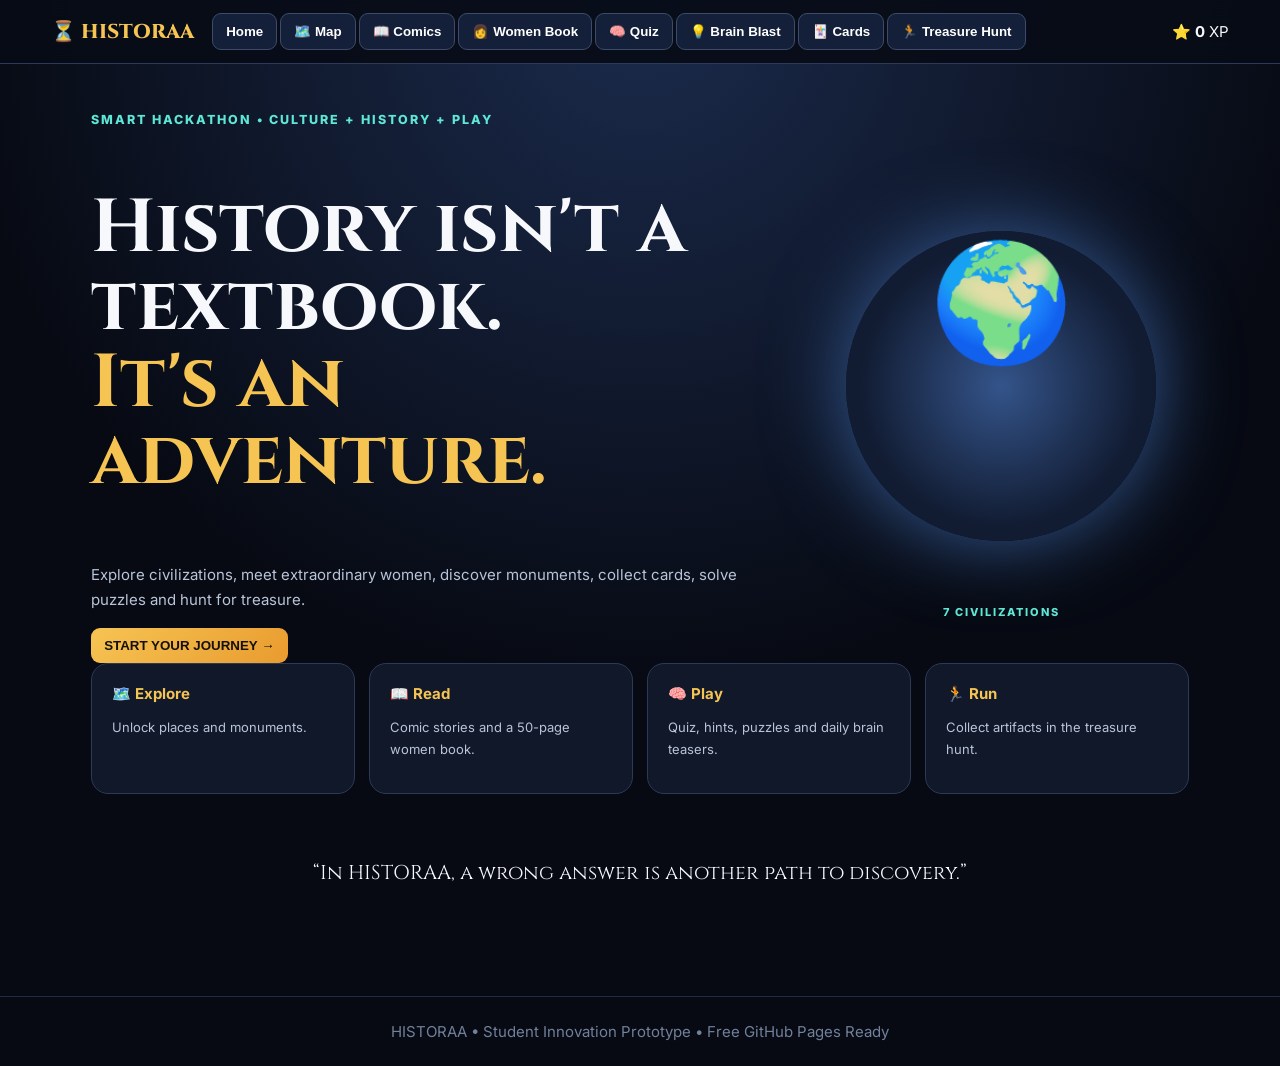
==== index.html @ 226dd348 "Add files via upload" ====
<!doctype html><html><head><meta charset="utf-8"><meta name="viewport" content="width=device-width,initial-scale=1"><title>HISTORAA — Journey Through Civilizations</title><link rel="stylesheet" href="style.css"></head><body>
<header><b>⏳ HISTORAA</b><nav>
<button onclick="page('home')">Home</button><button onclick="page('map')">🗺️ Map</button><button onclick="page('comics')">📖 Comics</button><button onclick="page('women')">👩 Women Book</button><button onclick="page('quiz')">🧠 Quiz</button><button onclick="page('brain')">💡 Brain Blast</button><button onclick="page('cards')">🃏 Cards</button><button onclick="page('hunt')">🏃 Treasure Hunt</button></nav><span>⭐ <b id="xp">0</b> XP</span></header>
<main>
<section id="home" class="active"><div class="hero"><div><small>SMART HACKATHON • CULTURE + HISTORY + PLAY</small><h1>History isn't a textbook.<br><em>It's an adventure.</em></h1><p>Explore civilizations, meet extraordinary women, discover monuments, collect cards, solve puzzles and hunt for treasure.</p><button class="gold" onclick="page('map')">START YOUR JOURNEY →</button></div><div class="globe">🌍<small>7 CIVILIZATIONS</small></div></div><div class="grid four"><article>🗺️ <b>Explore</b><p>Unlock places and monuments.</p></article><article>📖 <b>Read</b><p>Comic stories and a 50-page women book.</p></article><article>🧠 <b>Play</b><p>Quiz, hints, puzzles and daily brain teasers.</p></article><article>🏃 <b>Run</b><p>Collect artifacts in the treasure hunt.</p></article></div><blockquote>“In HISTORAA, a wrong answer is another path to discovery.”</blockquote></section>

<section id="map"><h2>🗺️ Interactive Historical World Map</h2><div class="map" id="mapbox"></div><div class="info" id="info">Click a glowing civilization.</div></section>

<section id="comics"><h2>📖 Civilization Comic Library</h2><div class="comic"><div class="comic-art" id="comicArt">🇮🇳</div><div><p>PAGE <b id="cp">1</b> / 100</p><h2 id="ct">India — A Civilization Awakens</h2><p id="cx">Across rivers and fertile plains, communities grew into cities, creating art, trade, knowledge and traditions.</p><button onclick="comic(-1)">← Previous</button> <button class="gold" onclick="comic(1)">Next Page →</button></div></div></section>

<section id="women"><h2>👩 Women Who Changed History</h2><div class="book"><div class="bookpic" id="wpic">👑</div><div><small id="wpage">PAGE 1 / 50</small><h2 id="wname">Women Who Changed History</h2><p id="wstory">Meet remarkable women through short illustrated stories. Each chapter connects a life, a place, an achievement and a legacy.</p><div class="fact" id="wfact">📜 Historical fact and comic reconstruction are kept clearly separated.</div><button class="gold" onclick="woman()">Turn the page →</button></div></div></section>

<section id="quiz"><h2>🧠 Quiz Arena</h2><div class="quiz"><p id="q"></p><div id="answers"></div><div id="feedback"></div></div></section>

<section id="brain"><h2>💡 Daily Brain Blast</h2><div class="quiz brain"><p id="bdate"></p><h1 id="bq">FOUR + GET + IT = ?</h1><input id="ba" placeholder="Type your answer"><br><button class="gold" onclick="solveBrain()">Solve Mystery</button> <button onclick="hintBrain()">🔎 Hint</button><div id="bf"></div><p>🔥 Daily streak: <b id="streak">0</b></p></div></section>

<section id="cards"><h2>🃏 Collectible History Cards</h2><div class="grid four" id="cardsbox"></div></section>

<section id="hunt"><h2>🏃 Lost Temple Treasure Run</h2><div class="game"><canvas id="canvas" width="900" height="400"></canvas><button class="gold" onclick="startGame()">▶ Start / Restart</button><p>Use ← → and Space/↑ to run, jump and collect 🪙/🏺. Avoid obstacles.</p></div></section>
</main><footer>HISTORAA • Student Innovation Prototype • Free GitHub Pages Ready</footer><script src="script.js"></script></body></html>
---- style.css ----
@import url("https://fonts.googleapis.com/css2?family=Cinzel:wght@600;800&family=Inter:wght@400;700;800&display=swap");
*{box-sizing:border-box}body{margin:0;background:radial-gradient(circle at top,#1b2b4d,#070a13 55%);color:#f7f8fc;font:15px Inter,Arial;min-height:100vh}header{position:sticky;top:0;z-index:9;background:#080c17ee;backdrop-filter:blur(15px);border-bottom:1px solid #2b3a59;padding:13px 4%;display:flex;gap:18px;align-items:center}header>b{font:800 20px Cinzel;color:#f6c453;white-space:nowrap}nav{display:flex;gap:3px;overflow:auto;flex:1}button{border:1px solid #3b4b69;background:#142039;color:#fff;padding:10px 13px;border-radius:9px;cursor:pointer;font-weight:700}button:hover{border-color:#f6c453}.gold{background:linear-gradient(135deg,#f6c453,#e99b2f);color:#15110a;border:0}main{max-width:1200px;margin:auto;padding:45px 4%;min-height:82vh}section{display:none}section.active{display:block}h1,h2{font-family:Cinzel,serif}h1{font-size:clamp(40px,6vw,75px);line-height:1.03}h1 em{color:#f6c453;font-style:normal}p{line-height:1.7;color:#b9c4d8}.hero{min-height:500px;display:grid;grid-template-columns:1.3fr .7fr;align-items:center;gap:25px}.hero>div>small{color:#5ee7d5;letter-spacing:2px;font-weight:800}.globe{width:310px;height:310px;border-radius:50%;display:grid;place-items:center;background:radial-gradient(circle,#34548a,#111b31 65%);font-size:115px;box-shadow:0 0 80px #365c96;margin:auto}.globe small{font-size:11px;color:#f6c453;letter-spacing:3px;margin-top:235px}.grid{display:grid;gap:14px}.four{grid-template-columns:repeat(4,1fr)}article,.info,.quiz,.game{background:#10182a;border:1px solid #2c3a57;border-radius:17px;padding:20px}.grid article>b{color:#f6c453}.grid article p{font-size:13px}blockquote{text-align:center;font:20px Cinzel;padding:45px 10px}.map{height:530px;border:1px solid #3b4b69;border-radius:22px;position:relative;overflow:hidden;background:radial-gradient(circle at 50% 45%,#29476e,#0c1729 65%)}.pin{position:absolute;padding:10px;border-radius:14px;background:#101a2d;border:1px solid #607394;color:white;font-size:28px}.pin small{display:block;font-size:10px}.comic,.book{display:grid;grid-template-columns:.8fr 1.2fr;gap:20px;background:#f2e4c1;color:#281e13;border-radius:20px;padding:20px;min-height:480px}.comic-art,.bookpic{display:grid;place-items:center;font-size:130px;background:#3b2a20;border-radius:14px}.comic p,.book p{color:#382b1d}.fact{background:#e5d4a8;padding:15px;border-left:5px solid #9d741e;margin:20px 0}.quiz{max-width:800px;margin:auto}.quiz h1{text-align:center}.ans{display:block;width:100%;margin:10px 0;text-align:left}.brain{text-align:center}.brain input{width:min(600px,100%);padding:15px;border-radius:10px;border:1px solid #455574;background:#0a1020;color:white;font-size:17px;margin:10px}.card{min-height:210px;background:linear-gradient(145deg,#263b62,#11182a);border:1px solid #536a90}.game canvas{width:100%;background:#0b1220;border-radius:12px}footer{text-align:center;color:#71809b;padding:25px;border-top:1px solid #202c43}@media(max-width:800px){header{flex-wrap:wrap}.hero{grid-template-columns:1fr}.four{grid-template-columns:1fr 1fr}.comic,.book{grid-template-columns:1fr}.globe{width:220px;height:220px;font-size:80px}.map{height:430px}}@media(max-width:520px){.four{grid-template-columns:1fr}}
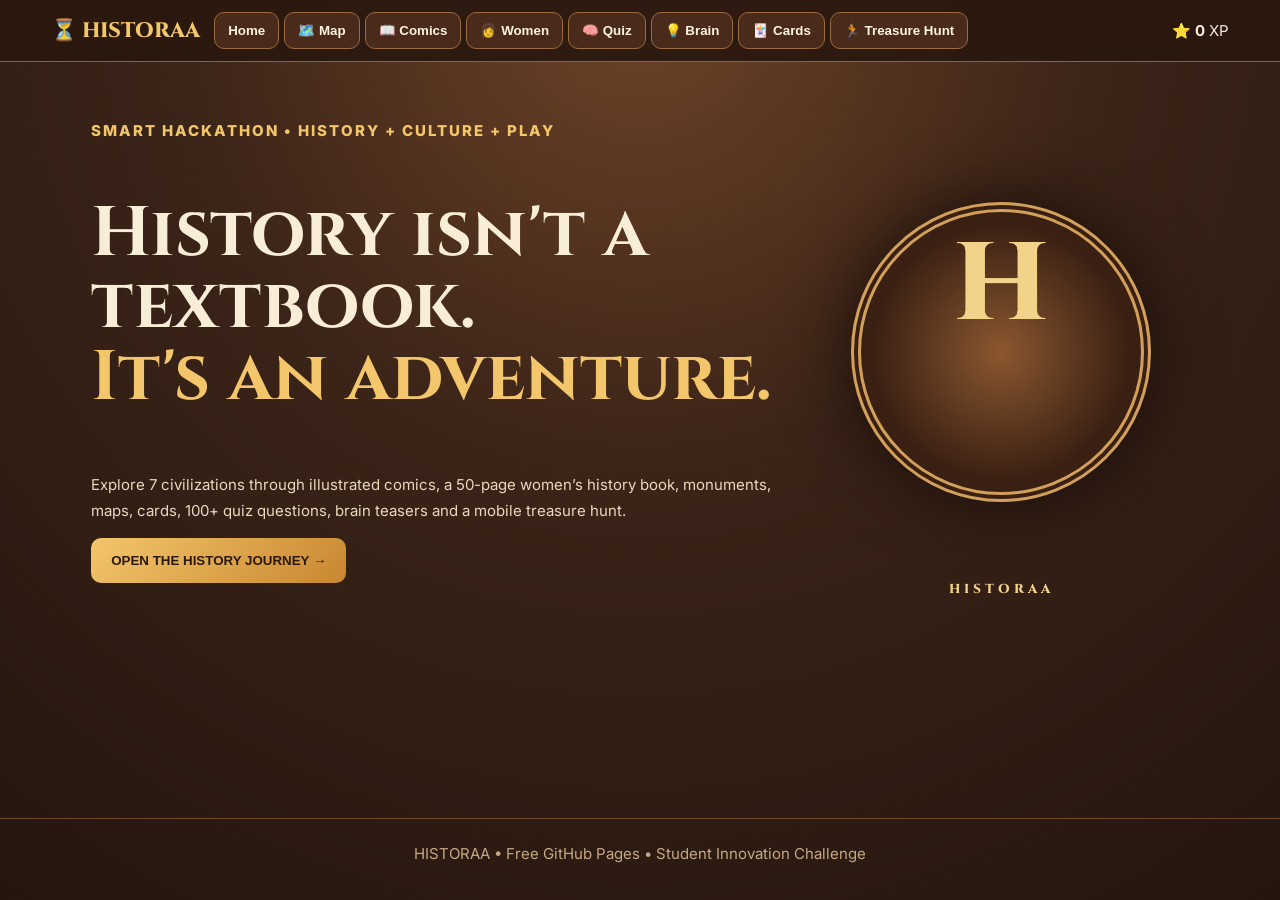
==== commit b2f8259c: "Asdfghjkl@28112009" ====
--- a/index.html
+++ b/index.html
@@ -1,20 +1,12 @@
-<!doctype html><html><head><meta charset="utf-8"><meta name="viewport" content="width=device-width,initial-scale=1"><title>HISTORAA — Journey Through Civilizations</title><link rel="stylesheet" href="style.css"></head><body>
-<header><b>⏳ HISTORAA</b><nav>
-<button onclick="page('home')">Home</button><button onclick="page('map')">🗺️ Map</button><button onclick="page('comics')">📖 Comics</button><button onclick="page('women')">👩 Women Book</button><button onclick="page('quiz')">🧠 Quiz</button><button onclick="page('brain')">💡 Brain Blast</button><button onclick="page('cards')">🃏 Cards</button><button onclick="page('hunt')">🏃 Treasure Hunt</button></nav><span>⭐ <b id="xp">0</b> XP</span></header>
+<!doctype html><html lang="en"><head><meta charset="utf-8"><meta name="viewport" content="width=device-width,initial-scale=1"><title>HISTORAA — History as an Adventure</title><link rel="stylesheet" href="style.css"></head><body>
+<header><div class="brand">⏳ HISTORAA</div><nav><button onclick="page('home')">Home</button><button onclick="page('map')">🗺️ Map</button><button onclick="page('comics')">📖 Comics</button><button onclick="page('women')">👩 Women</button><button onclick="page('quiz')">🧠 Quiz</button><button onclick="page('brain')">💡 Brain</button><button onclick="page('cards')">🃏 Cards</button><button onclick="page('hunt')">🏃 Treasure Hunt</button></nav><div>⭐ <b id="xp">0</b> XP</div></header>
 <main>
-<section id="home" class="active"><div class="hero"><div><small>SMART HACKATHON • CULTURE + HISTORY + PLAY</small><h1>History isn't a textbook.<br><em>It's an adventure.</em></h1><p>Explore civilizations, meet extraordinary women, discover monuments, collect cards, solve puzzles and hunt for treasure.</p><button class="gold" onclick="page('map')">START YOUR JOURNEY →</button></div><div class="globe">🌍<small>7 CIVILIZATIONS</small></div></div><div class="grid four"><article>🗺️ <b>Explore</b><p>Unlock places and monuments.</p></article><article>📖 <b>Read</b><p>Comic stories and a 50-page women book.</p></article><article>🧠 <b>Play</b><p>Quiz, hints, puzzles and daily brain teasers.</p></article><article>🏃 <b>Run</b><p>Collect artifacts in the treasure hunt.</p></article></div><blockquote>“In HISTORAA, a wrong answer is another path to discovery.”</blockquote></section>
-
-<section id="map"><h2>🗺️ Interactive Historical World Map</h2><div class="map" id="mapbox"></div><div class="info" id="info">Click a glowing civilization.</div></section>
-
-<section id="comics"><h2>📖 Civilization Comic Library</h2><div class="comic"><div class="comic-art" id="comicArt">🇮🇳</div><div><p>PAGE <b id="cp">1</b> / 100</p><h2 id="ct">India — A Civilization Awakens</h2><p id="cx">Across rivers and fertile plains, communities grew into cities, creating art, trade, knowledge and traditions.</p><button onclick="comic(-1)">← Previous</button> <button class="gold" onclick="comic(1)">Next Page →</button></div></div></section>
-
-<section id="women"><h2>👩 Women Who Changed History</h2><div class="book"><div class="bookpic" id="wpic">👑</div><div><small id="wpage">PAGE 1 / 50</small><h2 id="wname">Women Who Changed History</h2><p id="wstory">Meet remarkable women through short illustrated stories. Each chapter connects a life, a place, an achievement and a legacy.</p><div class="fact" id="wfact">📜 Historical fact and comic reconstruction are kept clearly separated.</div><button class="gold" onclick="woman()">Turn the page →</button></div></div></section>
-
-<section id="quiz"><h2>🧠 Quiz Arena</h2><div class="quiz"><p id="q"></p><div id="answers"></div><div id="feedback"></div></div></section>
-
-<section id="brain"><h2>💡 Daily Brain Blast</h2><div class="quiz brain"><p id="bdate"></p><h1 id="bq">FOUR + GET + IT = ?</h1><input id="ba" placeholder="Type your answer"><br><button class="gold" onclick="solveBrain()">Solve Mystery</button> <button onclick="hintBrain()">🔎 Hint</button><div id="bf"></div><p>🔥 Daily streak: <b id="streak">0</b></p></div></section>
-
+<section id="home" class="active"><div class="hero"><div><span class="eyebrow">SMART HACKATHON • HISTORY + CULTURE + PLAY</span><h1>History isn't a textbook.<br><em>It's an adventure.</em></h1><p>Explore 7 civilizations through illustrated comics, a 50-page women’s history book, monuments, maps, cards, 100+ quiz questions, brain teasers and a mobile treasure hunt.</p><button class="gold big" onclick="page('comics')">OPEN THE HISTORY JOURNEY →</button></div><div class="seal">H<br><small>HISTORAA</small></div></div></section>
+<section id="map"><h2>🗺️ Historical World Map</h2><p>Choose a civilization and jump into its comic journey.</p><div class="map" id="mapbox"></div><div class="info" id="info">Choose a glowing place.</div></section>
+<section id="comics"><div class="section-head"><div><h2>📖 100-Page Civilization Comic</h2><p>Every page contains an illustration, historical content and readable story text. Use the arrows to open every page.</p></div><select id="civSelect" onchange="selectCiv(this.value)"></select></div><div class="comic"><img id="comicImg" alt="Historical comic illustration"><div class="comic-copy"><div class="progress"><span id="cp">1</span> / 100</div><h2 id="ct"></h2><p id="cx"></p><div class="fact" id="cifact"></div><div class="comic-actions"><button onclick="comic(-1)">← Previous</button><button class="gold" onclick="comic(1)">Next Page →</button></div><div class="jump"><input id="pageJump" type="number" min="1" max="100" value="1"><button onclick="jumpComic()">Open Page</button></div></div></div></section>
+<section id="women"><h2>👩 50-Page Women’s History Book</h2><p>Illustrated life-story pages, with evidence and reconstruction clearly separated.</p><div class="book"><img id="wpic" alt="Illustrated historical woman"><div><div class="progress" id="wpage">PAGE 1 / 50</div><h2 id="wname"></h2><p id="wstory"></p><div class="fact" id="wfact"></div><button class="gold" onclick="woman(1)">Turn the page →</button></div></div></section>
+<section id="quiz"><h2>🧠 HISTORAA Quiz Arena</h2><p id="quizCount"></p><div class="quiz"><div class="progress" id="qnum"></div><h2 id="q"></h2><div id="answers"></div><div id="feedback"></div><div class="quiz-actions"><button id="hintBtn" onclick="showHint()">💡 Hint</button><button id="nextBtn" class="gold" onclick="nextQ()" disabled>Next Question →</button></div></div></section>
+<section id="brain"><h2>💡 Daily Brain Blast</h2><div class="quiz brain"><p id="bdate"></p><h1 id="bq">FOUR + GET + IT = ?</h1><input id="ba" placeholder="Type your answer"><br><button class="gold" onclick="solveBrain()">Solve Mystery</button> <button onclick="hintBrain()">🔎 Hint</button><div id="bf"></div></div></section>
 <section id="cards"><h2>🃏 Collectible History Cards</h2><div class="grid four" id="cardsbox"></div></section>
-
-<section id="hunt"><h2>🏃 Lost Temple Treasure Run</h2><div class="game"><canvas id="canvas" width="900" height="400"></canvas><button class="gold" onclick="startGame()">▶ Start / Restart</button><p>Use ← → and Space/↑ to run, jump and collect 🪙/🏺. Avoid obstacles.</p></div></section>
-</main><footer>HISTORAA • Student Innovation Prototype • Free GitHub Pages Ready</footer><script src="script.js"></script></body></html>+<section id="hunt"><h2>🏃 Lost Temple Treasure Hunt</h2><p>Designed for mobile: use the large touch buttons. Collect artifacts and avoid obstacles.</p><div class="game"><canvas id="canvas" width="900" height="400"></canvas><div class="mobile-controls"><button class="game-btn" id="leftBtn">◀</button><button class="game-btn jump" id="jumpBtn">⬆ JUMP</button><button class="game-btn" id="rightBtn">▶</button></div><div class="game-actions"><button class="gold" onclick="startGame()">▶ Start / Restart</button><button onclick="pauseGame()">⏸ Pause</button></div><p class="game-help">Phone: hold ◀ / ▶ and tap or hold JUMP. Desktop: ← → Space/↑.</p></div></section>
+</main><footer>HISTORAA • Free GitHub Pages • Student Innovation Challenge</footer><script src="script.js"></script></body></html>
--- a/style.css
+++ b/style.css
@@ -1,2 +1,2 @@
 @import url("https://fonts.googleapis.com/css2?family=Cinzel:wght@600;800&family=Inter:wght@400;700;800&display=swap");
-*{box-sizing:border-box}body{margin:0;background:radial-gradient(circle at top,#1b2b4d,#070a13 55%);color:#f7f8fc;font:15px Inter,Arial;min-height:100vh}header{position:sticky;top:0;z-index:9;background:#080c17ee;backdrop-filter:blur(15px);border-bottom:1px solid #2b3a59;padding:13px 4%;display:flex;gap:18px;align-items:center}header>b{font:800 20px Cinzel;color:#f6c453;white-space:nowrap}nav{display:flex;gap:3px;overflow:auto;flex:1}button{border:1px solid #3b4b69;background:#142039;color:#fff;padding:10px 13px;border-radius:9px;cursor:pointer;font-weight:700}button:hover{border-color:#f6c453}.gold{background:linear-gradient(135deg,#f6c453,#e99b2f);color:#15110a;border:0}main{max-width:1200px;margin:auto;padding:45px 4%;min-height:82vh}section{display:none}section.active{display:block}h1,h2{font-family:Cinzel,serif}h1{font-size:clamp(40px,6vw,75px);line-height:1.03}h1 em{color:#f6c453;font-style:normal}p{line-height:1.7;color:#b9c4d8}.hero{min-height:500px;display:grid;grid-template-columns:1.3fr .7fr;align-items:center;gap:25px}.hero>div>small{color:#5ee7d5;letter-spacing:2px;font-weight:800}.globe{width:310px;height:310px;border-radius:50%;display:grid;place-items:center;background:radial-gradient(circle,#34548a,#111b31 65%);font-size:115px;box-shadow:0 0 80px #365c96;margin:auto}.globe small{font-size:11px;color:#f6c453;letter-spacing:3px;margin-top:235px}.grid{display:grid;gap:14px}.four{grid-template-columns:repeat(4,1fr)}article,.info,.quiz,.game{background:#10182a;border:1px solid #2c3a57;border-radius:17px;padding:20px}.grid article>b{color:#f6c453}.grid article p{font-size:13px}blockquote{text-align:center;font:20px Cinzel;padding:45px 10px}.map{height:530px;border:1px solid #3b4b69;border-radius:22px;position:relative;overflow:hidden;background:radial-gradient(circle at 50% 45%,#29476e,#0c1729 65%)}.pin{position:absolute;padding:10px;border-radius:14px;background:#101a2d;border:1px solid #607394;color:white;font-size:28px}.pin small{display:block;font-size:10px}.comic,.book{display:grid;grid-template-columns:.8fr 1.2fr;gap:20px;background:#f2e4c1;color:#281e13;border-radius:20px;padding:20px;min-height:480px}.comic-art,.bookpic{display:grid;place-items:center;font-size:130px;background:#3b2a20;border-radius:14px}.comic p,.book p{color:#382b1d}.fact{background:#e5d4a8;padding:15px;border-left:5px solid #9d741e;margin:20px 0}.quiz{max-width:800px;margin:auto}.quiz h1{text-align:center}.ans{display:block;width:100%;margin:10px 0;text-align:left}.brain{text-align:center}.brain input{width:min(600px,100%);padding:15px;border-radius:10px;border:1px solid #455574;background:#0a1020;color:white;font-size:17px;margin:10px}.card{min-height:210px;background:linear-gradient(145deg,#263b62,#11182a);border:1px solid #536a90}.game canvas{width:100%;background:#0b1220;border-radius:12px}footer{text-align:center;color:#71809b;padding:25px;border-top:1px solid #202c43}@media(max-width:800px){header{flex-wrap:wrap}.hero{grid-template-columns:1fr}.four{grid-template-columns:1fr 1fr}.comic,.book{grid-template-columns:1fr}.globe{width:220px;height:220px;font-size:80px}.map{height:430px}}@media(max-width:520px){.four{grid-template-columns:1fr}}
+*{box-sizing:border-box}body{margin:0;background:radial-gradient(circle at top,#6e4327 0,#3b2418 42%,#24150f 100%);color:#f8edd7;font:15px Inter,Arial;min-height:100vh}header{position:sticky;top:0;z-index:9;background:#2a180fef;backdrop-filter:blur(15px);border-bottom:1px solid #8e633b;padding:12px 4%;display:flex;gap:14px;align-items:center}.brand{font:800 21px Cinzel;color:#f3c66b;white-space:nowrap}nav{display:flex;gap:5px;overflow:auto;flex:1}button{border:1px solid #9a6b3e;background:#4a2b1b;color:#fff4df;padding:10px 13px;border-radius:10px;cursor:pointer;font-weight:800}button:hover{border-color:#f3c66b}.gold{background:linear-gradient(135deg,#f3c66b,#c8862f);color:#2b190d;border:0}main{max-width:1200px;margin:auto;padding:40px 4%;min-height:84vh}section{display:none}section.active{display:block}h1,h2{font-family:Cinzel,serif}h1{font-size:clamp(38px,6vw,70px);line-height:1.03}h1 em{color:#f3c66b;font-style:normal}p{line-height:1.7;color:#ead9bd}.eyebrow{color:#f3c66b;letter-spacing:2px;font-weight:800}.hero{min-height:500px;display:grid;grid-template-columns:1.3fr .7fr;align-items:center;gap:25px}.seal{width:300px;height:300px;border-radius:50%;display:grid;place-items:center;background:radial-gradient(circle,#8b572f,#3a2013 65%);border:10px double #d2a05a;box-shadow:0 0 70px #180d08;font:800 110px Cinzel;margin:auto;color:#f3d28a}.seal small{font-size:13px;letter-spacing:4px;margin-top:220px}.big{padding:15px 20px}.map{height:530px;border:2px solid #8c6036;border-radius:22px;position:relative;overflow:hidden;background:radial-gradient(circle at 50% 45%,#8b6a46,#3c2619 68%)}.pin{position:absolute;padding:10px;border-radius:14px;background:#3a2114dd;border:1px solid #d2a05a;color:white;font-size:28px}.pin small{display:block;font-size:10px}.info,.quiz,.game{background:#2e1b12e8;border:1px solid #9a6b3e;border-radius:17px;padding:20px;margin-top:16px}.section-head{display:flex;justify-content:space-between;gap:15px;align-items:end}.section-head select,.jump input{background:#3b2418;color:#fff0d5;border:1px solid #9a6b3e;padding:10px;border-radius:9px}.comic,.book{display:grid;grid-template-columns:1fr 1fr;gap:20px;background:#f0dfba;color:#302015;border-radius:20px;padding:18px;min-height:520px}.comic img,.book img{width:100%;height:100%;min-height:420px;object-fit:cover;border-radius:14px;border:5px solid #6c452a}.comic-copy{display:flex;flex-direction:column;justify-content:center;padding:8px}.comic p,.book p{color:#3b291d}.progress{font-weight:800;color:#8b5b2f;letter-spacing:1px}.fact{background:#e5cfa2;padding:14px;border-left:5px solid #9d6a2f;margin:18px 0;color:#3a281a}.comic-actions,.quiz-actions,.jump,.game-actions{display:flex;gap:10px;flex-wrap:wrap;margin-top:12px}.quiz{max-width:850px;margin:10px auto}.ans{display:block;width:100%;margin:10px 0;text-align:left;background:#4b2c1b}.ans:disabled{opacity:.85}.brain{text-align:center}.brain input{width:min(600px,100%);padding:15px;border-radius:10px;border:1px solid #9a6b3e;background:#24150e;color:white;font-size:17px;margin:10px}.card{min-height:210px;background:linear-gradient(145deg,#674329,#2c1a11);border:1px solid #a87845}.game canvas{width:100%;background:#3c2416;border-radius:12px}.mobile-controls{display:flex;justify-content:center;align-items:center;gap:18px;margin:14px auto 8px;max-width:520px;touch-action:none;user-select:none}.game-btn{width:78px;height:58px;border:2px solid #d9b35b;border-radius:16px;background:#4a2b1b;color:#fff;font-size:25px;font-weight:800;box-shadow:0 6px 0 #211108;touch-action:none}.game-btn.jump{width:130px;font-size:17px}.game-btn:active{transform:translateY(4px);box-shadow:0 2px 0 #211108}.game-help{text-align:center}footer{text-align:center;color:#c5a984;padding:25px;border-top:1px solid #6d492e}@media(max-width:800px){header{flex-wrap:wrap}.hero{grid-template-columns:1fr}.comic,.book{grid-template-columns:1fr}.section-head{align-items:stretch;flex-direction:column}.seal{width:220px;height:220px;font-size:80px}.seal small{margin-top:160px}.map{height:430px}}@media(max-width:600px){main{padding:28px 3%}.comic img,.book img{min-height:260px}.four{grid-template-columns:1fr}.game-btn{width:70px;height:58px}.game-btn.jump{width:115px}}@media(min-width:800px){.mobile-controls{display:none}}
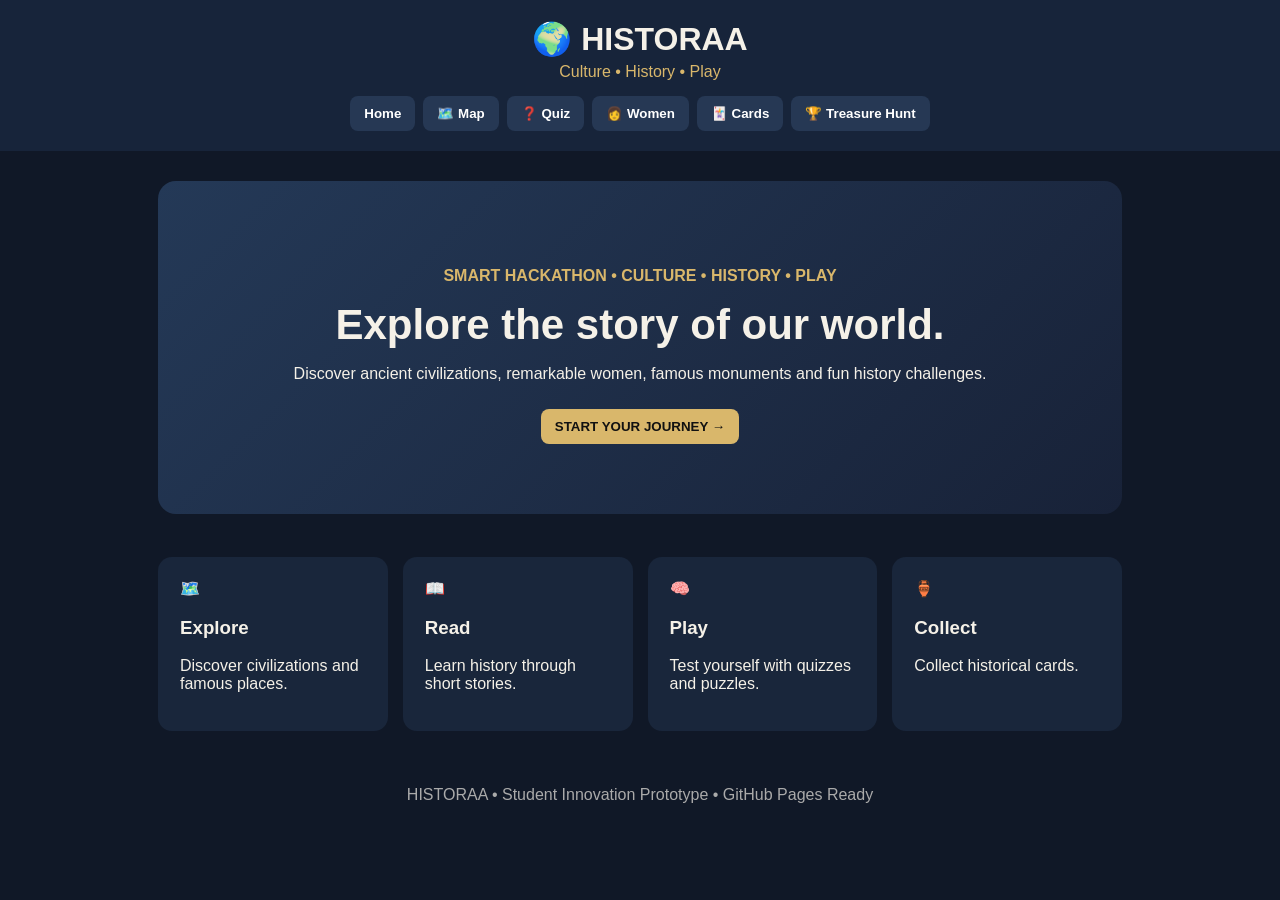
==== commit 19968eb4: "Add files via upload" ====
--- a/index.html
+++ b/index.html
@@ -1,12 +1,99 @@
-<!doctype html><html lang="en"><head><meta charset="utf-8"><meta name="viewport" content="width=device-width,initial-scale=1"><title>HISTORAA — History as an Adventure</title><link rel="stylesheet" href="style.css"></head><body>
-<header><div class="brand">⏳ HISTORAA</div><nav><button onclick="page('home')">Home</button><button onclick="page('map')">🗺️ Map</button><button onclick="page('comics')">📖 Comics</button><button onclick="page('women')">👩 Women</button><button onclick="page('quiz')">🧠 Quiz</button><button onclick="page('brain')">💡 Brain</button><button onclick="page('cards')">🃏 Cards</button><button onclick="page('hunt')">🏃 Treasure Hunt</button></nav><div>⭐ <b id="xp">0</b> XP</div></header>
+<!DOCTYPE html>
+<html lang="en">
+<head>
+<meta charset="UTF-8">
+<meta name="viewport" content="width=device-width, initial-scale=1.0">
+<title>HISTORAA - History Adventure</title>
+<link rel="stylesheet" href="style.css">
+</head>
+<body>
+<header>
+  <h1>🌍 HISTORAA</h1>
+  <p>Culture • History • Play</p>
+  <nav>
+    <button onclick="showPage('home')">Home</button>
+    <button onclick="showPage('map')">🗺️ Map</button>
+    <button onclick="showPage('quiz')">❓ Quiz</button>
+    <button onclick="showPage('women')">👩 Women</button>
+    <button onclick="showPage('cards')">🃏 Cards</button>
+    <button onclick="showPage('hunt')">🏆 Treasure Hunt</button>
+  </nav>
+</header>
+
 <main>
-<section id="home" class="active"><div class="hero"><div><span class="eyebrow">SMART HACKATHON • HISTORY + CULTURE + PLAY</span><h1>History isn't a textbook.<br><em>It's an adventure.</em></h1><p>Explore 7 civilizations through illustrated comics, a 50-page women’s history book, monuments, maps, cards, 100+ quiz questions, brain teasers and a mobile treasure hunt.</p><button class="gold big" onclick="page('comics')">OPEN THE HISTORY JOURNEY →</button></div><div class="seal">H<br><small>HISTORAA</small></div></div></section>
-<section id="map"><h2>🗺️ Historical World Map</h2><p>Choose a civilization and jump into its comic journey.</p><div class="map" id="mapbox"></div><div class="info" id="info">Choose a glowing place.</div></section>
-<section id="comics"><div class="section-head"><div><h2>📖 100-Page Civilization Comic</h2><p>Every page contains an illustration, historical content and readable story text. Use the arrows to open every page.</p></div><select id="civSelect" onchange="selectCiv(this.value)"></select></div><div class="comic"><img id="comicImg" alt="Historical comic illustration"><div class="comic-copy"><div class="progress"><span id="cp">1</span> / 100</div><h2 id="ct"></h2><p id="cx"></p><div class="fact" id="cifact"></div><div class="comic-actions"><button onclick="comic(-1)">← Previous</button><button class="gold" onclick="comic(1)">Next Page →</button></div><div class="jump"><input id="pageJump" type="number" min="1" max="100" value="1"><button onclick="jumpComic()">Open Page</button></div></div></div></section>
-<section id="women"><h2>👩 50-Page Women’s History Book</h2><p>Illustrated life-story pages, with evidence and reconstruction clearly separated.</p><div class="book"><img id="wpic" alt="Illustrated historical woman"><div><div class="progress" id="wpage">PAGE 1 / 50</div><h2 id="wname"></h2><p id="wstory"></p><div class="fact" id="wfact"></div><button class="gold" onclick="woman(1)">Turn the page →</button></div></div></section>
-<section id="quiz"><h2>🧠 HISTORAA Quiz Arena</h2><p id="quizCount"></p><div class="quiz"><div class="progress" id="qnum"></div><h2 id="q"></h2><div id="answers"></div><div id="feedback"></div><div class="quiz-actions"><button id="hintBtn" onclick="showHint()">💡 Hint</button><button id="nextBtn" class="gold" onclick="nextQ()" disabled>Next Question →</button></div></div></section>
-<section id="brain"><h2>💡 Daily Brain Blast</h2><div class="quiz brain"><p id="bdate"></p><h1 id="bq">FOUR + GET + IT = ?</h1><input id="ba" placeholder="Type your answer"><br><button class="gold" onclick="solveBrain()">Solve Mystery</button> <button onclick="hintBrain()">🔎 Hint</button><div id="bf"></div></div></section>
-<section id="cards"><h2>🃏 Collectible History Cards</h2><div class="grid four" id="cardsbox"></div></section>
-<section id="hunt"><h2>🏃 Lost Temple Treasure Hunt</h2><p>Designed for mobile: use the large touch buttons. Collect artifacts and avoid obstacles.</p><div class="game"><canvas id="canvas" width="900" height="400"></canvas><div class="mobile-controls"><button class="game-btn" id="leftBtn">◀</button><button class="game-btn jump" id="jumpBtn">⬆ JUMP</button><button class="game-btn" id="rightBtn">▶</button></div><div class="game-actions"><button class="gold" onclick="startGame()">▶ Start / Restart</button><button onclick="pauseGame()">⏸ Pause</button></div><p class="game-help">Phone: hold ◀ / ▶ and tap or hold JUMP. Desktop: ← → Space/↑.</p></div></section>
-</main><footer>HISTORAA • Free GitHub Pages • Student Innovation Challenge</footer><script src="script.js"></script></body></html>+<section id="home" class="page active">
+  <div class="hero">
+    <p class="tag">SMART HACKATHON • CULTURE • HISTORY • PLAY</p>
+    <h2>Explore the story of our world.</h2>
+    <p>Discover ancient civilizations, remarkable women, famous monuments and fun history challenges.</p>
+    <button class="gold" onclick="showPage('map')">START YOUR JOURNEY →</button>
+  </div>
+  <div class="grid">
+    <article>🗺️ <h3>Explore</h3><p>Discover civilizations and famous places.</p></article>
+    <article>📖 <h3>Read</h3><p>Learn history through short stories.</p></article>
+    <article>🧠 <h3>Play</h3><p>Test yourself with quizzes and puzzles.</p></article>
+    <article>🏺 <h3>Collect</h3><p>Collect historical cards.</p></article>
+  </div>
+</section>
+
+<section id="map" class="page">
+  <h2>🗺️ Historical World Map</h2>
+  <p>Choose a civilization:</p>
+  <div class="civilizations">
+    <button onclick="civilization('India')">🇮🇳 India</button>
+    <button onclick="civilization('Egypt')">🇪🇬 Egypt</button>
+    <button onclick="civilization('Greece')">🇬🇷 Greece</button>
+    <button onclick="civilization('China')">🇨🇳 China</button>
+    <button onclick="civilization('Rome')">🏛️ Rome</button>
+    <button onclick="civilization('Maya')">🌎 Maya</button>
+    <button onclick="civilization('Japan')">🇯🇵 Japan</button>
+  </div>
+  <div id="civilizationInfo" class="info">Click a civilization to learn something interesting.</div>
+</section>
+
+<section id="quiz" class="page">
+  <h2>❓ Quiz Arena</h2>
+  <div class="quiz-box">
+    <p id="question"></p>
+    <div id="answers"></div>
+    <p id="feedback"></p>
+    <button class="gold" onclick="nextQuestion()">Next Question</button>
+    <p>Score: <b id="score">0</b></p>
+  </div>
+</section>
+
+<section id="women" class="page">
+  <h2>👩 Women Who Changed History</h2>
+  <div class="info">
+    <h3 id="womanName"></h3>
+    <p id="womanText"></p>
+    <button class="gold" onclick="nextWoman()">Next Story</button>
+  </div>
+</section>
+
+<section id="cards" class="page">
+  <h2>🃏 Collectible History Cards</h2>
+  <div id="cardsBox" class="grid"></div>
+</section>
+
+<section id="hunt" class="page">
+  <h2>🏆 Treasure Hunt</h2>
+  <div class="game">
+    <p>Find the hidden treasure!</p>
+    <div id="treasureArea">
+      <button onclick="findTreasure(1)">🏺</button>
+      <button onclick="findTreasure(2)">🗿</button>
+      <button onclick="findTreasure(3)">📜</button>
+      <button onclick="findTreasure(4)">💎</button>
+      <button onclick="findTreasure(5)">🏛️</button>
+    </div>
+    <p id="treasureMessage">Choose one!</p>
+    <button class="gold" onclick="resetHunt()">Restart Hunt</button>
+  </div>
+</section>
+</main>
+
+<footer>HISTORAA • Student Innovation Prototype • GitHub Pages Ready</footer>
+<script src="script.js"></script>
+</body>
+</html>
--- a/style.css
+++ b/style.css
@@ -1,2 +1 @@
-@import url("https://fonts.googleapis.com/css2?family=Cinzel:wght@600;800&family=Inter:wght@400;700;800&display=swap");
-*{box-sizing:border-box}body{margin:0;background:radial-gradient(circle at top,#6e4327 0,#3b2418 42%,#24150f 100%);color:#f8edd7;font:15px Inter,Arial;min-height:100vh}header{position:sticky;top:0;z-index:9;background:#2a180fef;backdrop-filter:blur(15px);border-bottom:1px solid #8e633b;padding:12px 4%;display:flex;gap:14px;align-items:center}.brand{font:800 21px Cinzel;color:#f3c66b;white-space:nowrap}nav{display:flex;gap:5px;overflow:auto;flex:1}button{border:1px solid #9a6b3e;background:#4a2b1b;color:#fff4df;padding:10px 13px;border-radius:10px;cursor:pointer;font-weight:800}button:hover{border-color:#f3c66b}.gold{background:linear-gradient(135deg,#f3c66b,#c8862f);color:#2b190d;border:0}main{max-width:1200px;margin:auto;padding:40px 4%;min-height:84vh}section{display:none}section.active{display:block}h1,h2{font-family:Cinzel,serif}h1{font-size:clamp(38px,6vw,70px);line-height:1.03}h1 em{color:#f3c66b;font-style:normal}p{line-height:1.7;color:#ead9bd}.eyebrow{color:#f3c66b;letter-spacing:2px;font-weight:800}.hero{min-height:500px;display:grid;grid-template-columns:1.3fr .7fr;align-items:center;gap:25px}.seal{width:300px;height:300px;border-radius:50%;display:grid;place-items:center;background:radial-gradient(circle,#8b572f,#3a2013 65%);border:10px double #d2a05a;box-shadow:0 0 70px #180d08;font:800 110px Cinzel;margin:auto;color:#f3d28a}.seal small{font-size:13px;letter-spacing:4px;margin-top:220px}.big{padding:15px 20px}.map{height:530px;border:2px solid #8c6036;border-radius:22px;position:relative;overflow:hidden;background:radial-gradient(circle at 50% 45%,#8b6a46,#3c2619 68%)}.pin{position:absolute;padding:10px;border-radius:14px;background:#3a2114dd;border:1px solid #d2a05a;color:white;font-size:28px}.pin small{display:block;font-size:10px}.info,.quiz,.game{background:#2e1b12e8;border:1px solid #9a6b3e;border-radius:17px;padding:20px;margin-top:16px}.section-head{display:flex;justify-content:space-between;gap:15px;align-items:end}.section-head select,.jump input{background:#3b2418;color:#fff0d5;border:1px solid #9a6b3e;padding:10px;border-radius:9px}.comic,.book{display:grid;grid-template-columns:1fr 1fr;gap:20px;background:#f0dfba;color:#302015;border-radius:20px;padding:18px;min-height:520px}.comic img,.book img{width:100%;height:100%;min-height:420px;object-fit:cover;border-radius:14px;border:5px solid #6c452a}.comic-copy{display:flex;flex-direction:column;justify-content:center;padding:8px}.comic p,.book p{color:#3b291d}.progress{font-weight:800;color:#8b5b2f;letter-spacing:1px}.fact{background:#e5cfa2;padding:14px;border-left:5px solid #9d6a2f;margin:18px 0;color:#3a281a}.comic-actions,.quiz-actions,.jump,.game-actions{display:flex;gap:10px;flex-wrap:wrap;margin-top:12px}.quiz{max-width:850px;margin:10px auto}.ans{display:block;width:100%;margin:10px 0;text-align:left;background:#4b2c1b}.ans:disabled{opacity:.85}.brain{text-align:center}.brain input{width:min(600px,100%);padding:15px;border-radius:10px;border:1px solid #9a6b3e;background:#24150e;color:white;font-size:17px;margin:10px}.card{min-height:210px;background:linear-gradient(145deg,#674329,#2c1a11);border:1px solid #a87845}.game canvas{width:100%;background:#3c2416;border-radius:12px}.mobile-controls{display:flex;justify-content:center;align-items:center;gap:18px;margin:14px auto 8px;max-width:520px;touch-action:none;user-select:none}.game-btn{width:78px;height:58px;border:2px solid #d9b35b;border-radius:16px;background:#4a2b1b;color:#fff;font-size:25px;font-weight:800;box-shadow:0 6px 0 #211108;touch-action:none}.game-btn.jump{width:130px;font-size:17px}.game-btn:active{transform:translateY(4px);box-shadow:0 2px 0 #211108}.game-help{text-align:center}footer{text-align:center;color:#c5a984;padding:25px;border-top:1px solid #6d492e}@media(max-width:800px){header{flex-wrap:wrap}.hero{grid-template-columns:1fr}.comic,.book{grid-template-columns:1fr}.section-head{align-items:stretch;flex-direction:column}.seal{width:220px;height:220px;font-size:80px}.seal small{margin-top:160px}.map{height:430px}}@media(max-width:600px){main{padding:28px 3%}.comic img,.book img{min-height:260px}.four{grid-template-columns:1fr}.game-btn{width:70px;height:58px}.game-btn.jump{width:115px}}@media(min-width:800px){.mobile-controls{display:none}}+*{box-sizing:border-box}body{margin:0;font-family:Arial,sans-serif;background:#101827;color:#f5f1e8}header{padding:20px;text-align:center;background:#17243a;position:sticky;top:0;z-index:10}header h1{margin:0;font-size:32px}header p{margin:5px 0 15px;color:#d9b76b}nav{display:flex;flex-wrap:wrap;justify-content:center;gap:8px}button{border:0;border-radius:8px;padding:10px 14px;cursor:pointer;background:#263854;color:white;font-weight:bold}button:hover{background:#385274}main{max-width:1000px;margin:auto;padding:30px 18px}.page{display:none}.page.active{display:block}.hero{text-align:center;padding:70px 20px;background:linear-gradient(135deg,#243957,#182238);border-radius:18px}.hero h2{font-size:42px;margin:15px 0}.tag{color:#d9b76b;font-weight:bold}.gold{background:#d9b76b;color:#111;margin-top:10px}.grid{display:grid;grid-template-columns:repeat(auto-fit,minmax(190px,1fr));gap:15px;margin-top:25px}article,.info,.quiz-box,.game{background:#19263b;padding:22px;border-radius:14px;margin-top:18px}.civilizations{display:flex;flex-wrap:wrap;gap:10px;margin:20px 0}.quiz-box{text-align:center;max-width:650px;margin-left:auto;margin-right:auto}#answers{display:grid;gap:10px;margin:20px 0}#answers button{width:100%}#feedback{min-height:24px;font-weight:bold}.game{text-align:center}#treasureArea{display:flex;justify-content:center;flex-wrap:wrap;gap:12px;margin:25px 0}#treasureArea button{font-size:32px;padding:20px}footer{text-align:center;padding:25px;color:#aaa}@media(max-width:600px){.hero h2{font-size:30px}header{position:static}}
